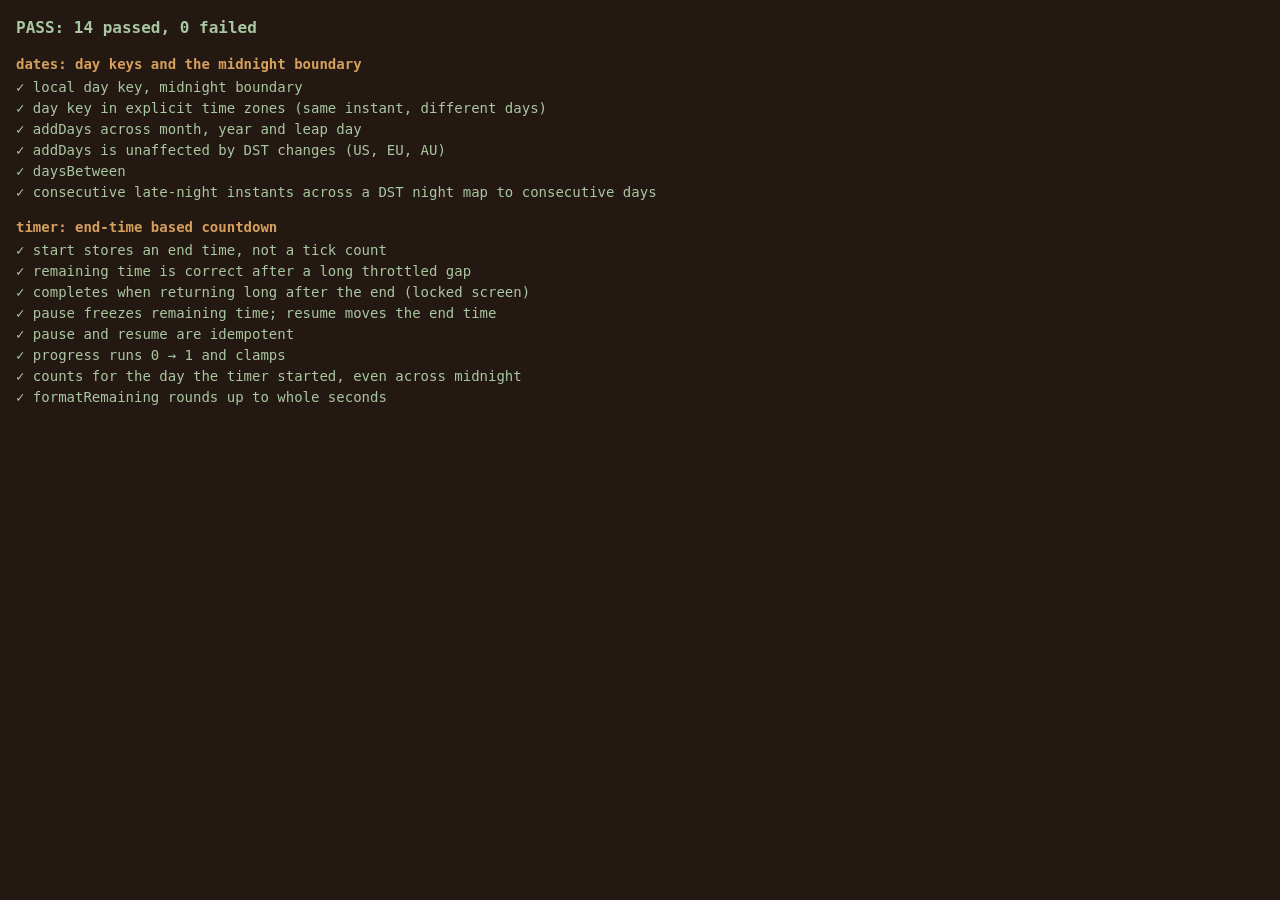
==== tests/index.html @ b88f2110 "Slice 1: split circle, end-time timer, wake lock - Pie of task slices generated from the task list (" ====
<!doctype html>
<html lang="en">
<head>
  <meta charset="utf-8">
  <meta name="viewport" content="width=device-width, initial-scale=1">
  <title>Sleep Timer tests</title>
  <style>
    body { margin: 0; padding: 16px; background: #241812; color: #efe1cc; font: 14px/1.5 ui-monospace, Consolas, monospace; }
    .suite { margin: 14px 0 2px; font-weight: bold; color: #d6a05c; }
    .pass { margin: 0; color: #a9c7a0; }
    .fail { margin: 0; color: #ff8f80; }
    #summary { font-size: 16px; font-weight: bold; }
  </style>
</head>
<body>
  <div id="out"></div>
  <script type="module">
    import { run } from './harness.js';
    import './dates.test.js';
    import './timer.test.js';
    await run(document.getElementById('out'));
  </script>
</body>
</html>
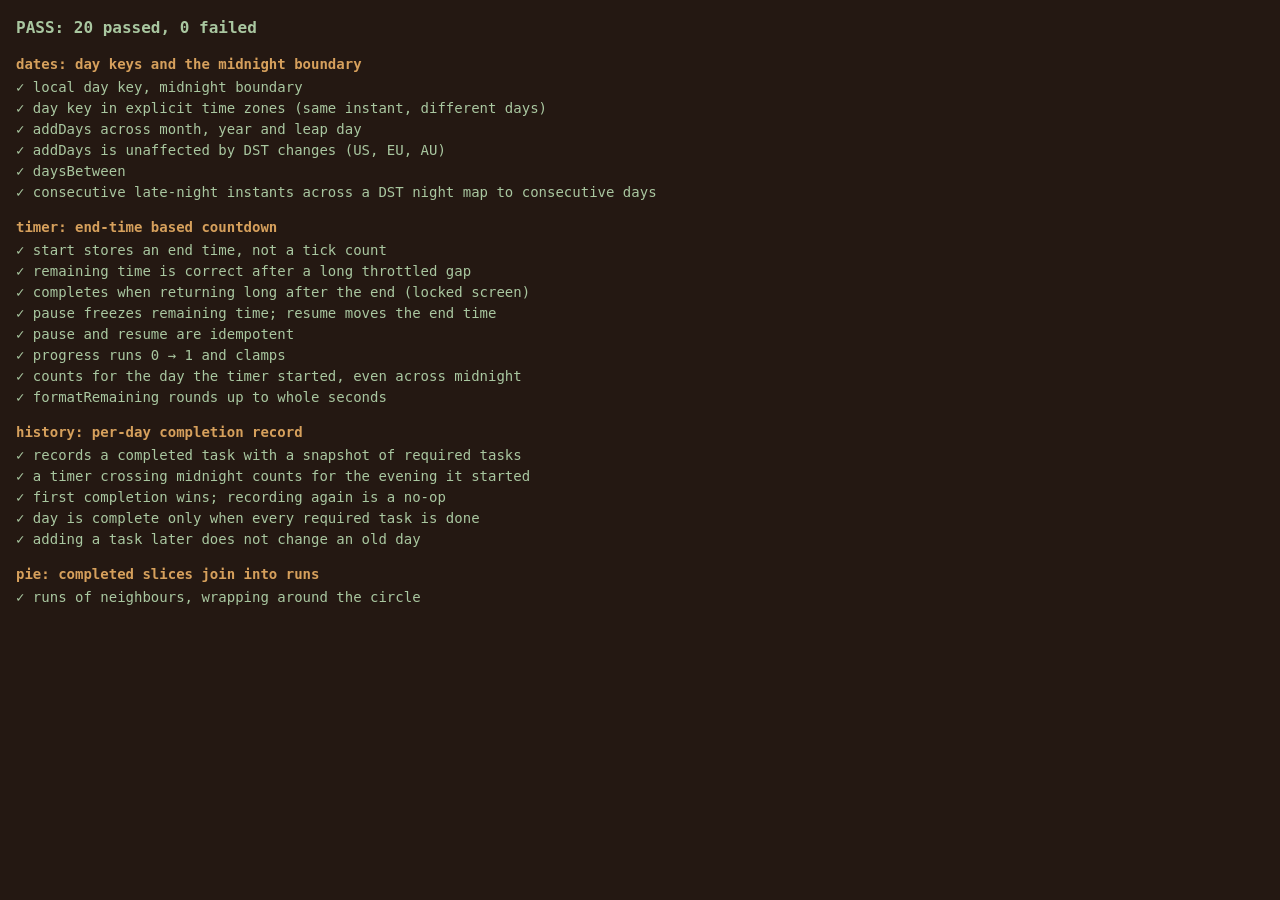
==== commit 1de0342d: "Slice 2: completed slices glow and join, all-done message - Per-day completion record (counts for th" ====
--- a/tests/index.html
+++ b/tests/index.html
@@ -18,6 +18,7 @@
     import { run } from './harness.js';
     import './dates.test.js';
     import './timer.test.js';
+    import './history.test.js';
     await run(document.getElementById('out'));
   </script>
 </body>
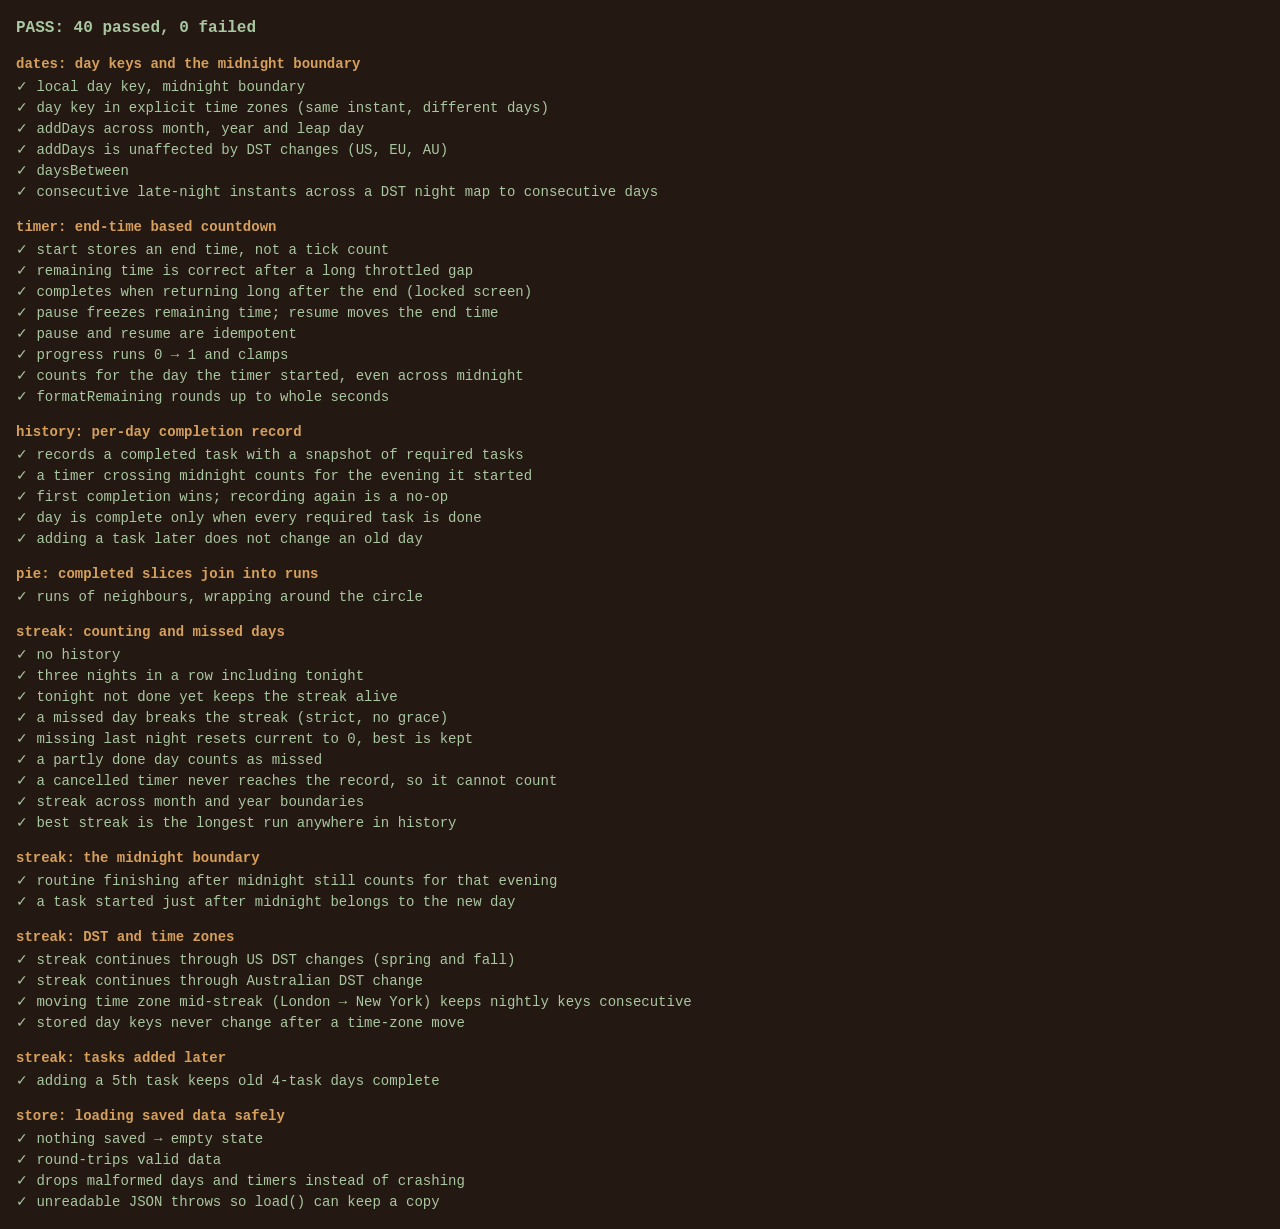
==== commit df6cb144: "Slice 3: streak and hardened local storage - Current and best streak (strict: a missed or partly don" ====
--- a/tests/index.html
+++ b/tests/index.html
@@ -19,6 +19,8 @@
     import './dates.test.js';
     import './timer.test.js';
     import './history.test.js';
+    import './streak.test.js';
+    import './store.test.js';
     await run(document.getElementById('out'));
   </script>
 </body>
